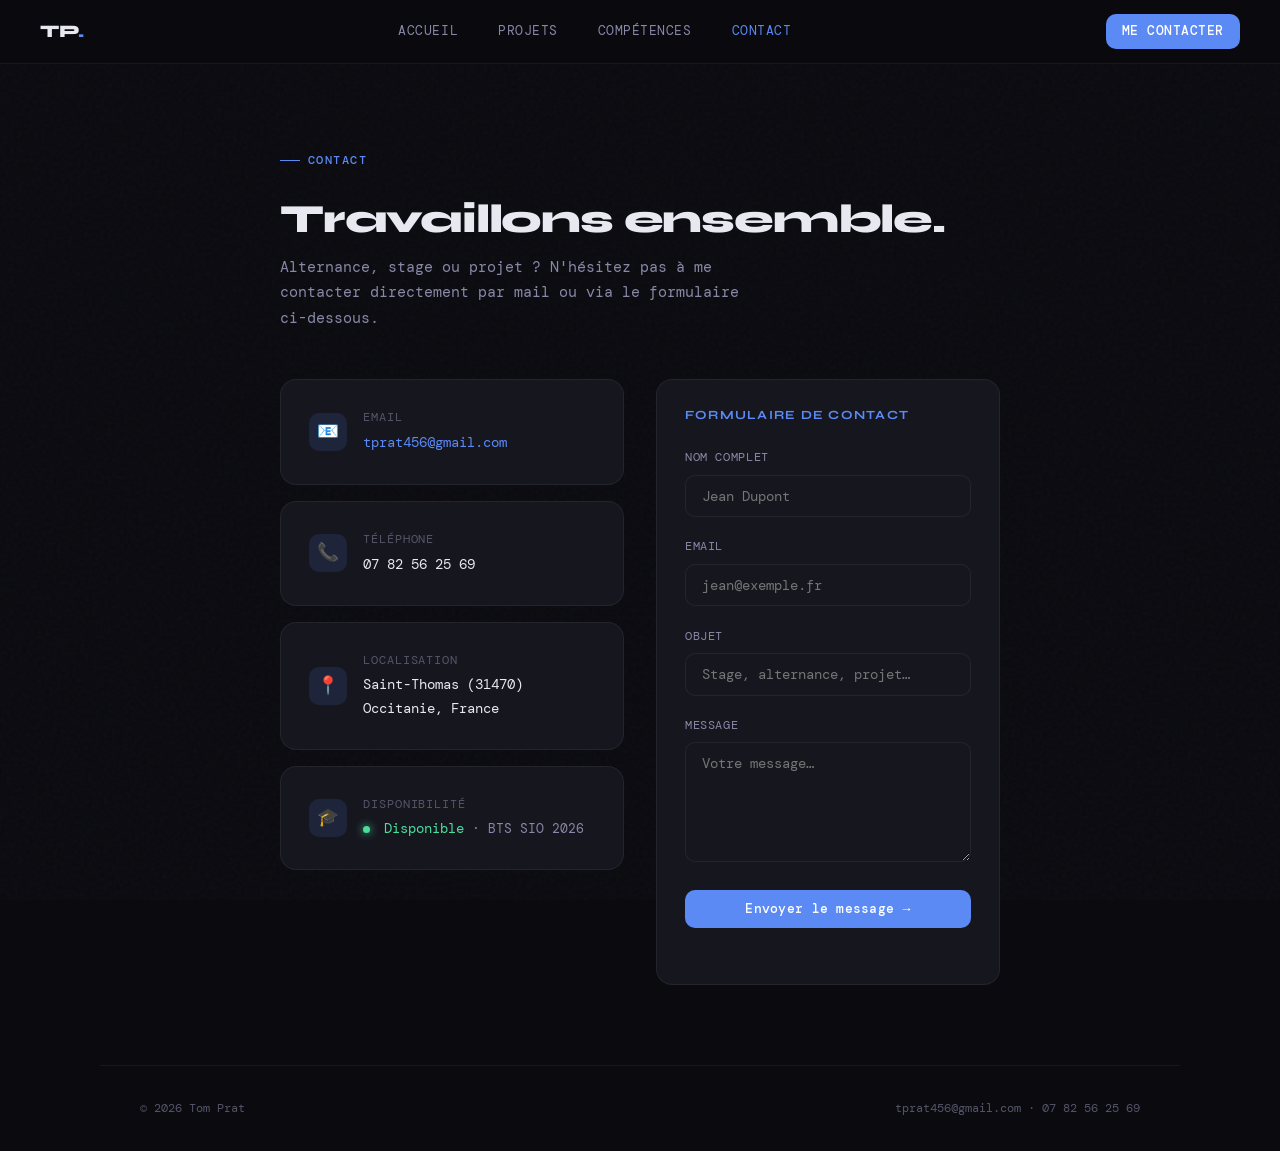
==== contact.html @ 923eb405 "Premier commit - portfolio Tom Prat" ====
<!DOCTYPE html>
<html lang="fr">
<head>
  <meta charset="UTF-8" />
  <meta name="viewport" content="width=device-width, initial-scale=1.0" />
  <title>Contact — Tom Prat</title>
  <link rel="stylesheet" href="style.css" />
</head>
<body>

<nav>
  <a class="nav-logo" href="index.html">TP<span>.</span></a>
  <a href="index.html">Accueil</a>
  <a href="projets.html">Projets</a>
  <a href="competences.html">Compétences</a>
  <a href="contact.html" class="active">Contact</a>
  <a href="contact.html" class="nav-cta">Me contacter</a>
</nav>

<main class="page-fade">
<section style="max-width: 800px;">
  <p class="section-label">Contact</p>
  <h1 style="font-size: 2.5rem; font-weight: 800; letter-spacing: -0.03em; margin-bottom: 0.75rem;">
    Travaillons ensemble.
  </h1>
  <p style="color: var(--text-secondary); max-width: 480px; margin-bottom: 3rem;">
    Alternance, stage ou projet ? N'hésitez pas à me contacter directement
    par mail ou via le formulaire ci-dessous.
  </p>

  <div class="grid-2" style="align-items: start; gap: 2rem;">

    <!-- Coordonnées -->
    <div style="display: flex; flex-direction: column; gap: 1rem;">
      <div class="card" style="display: flex; align-items: center; gap: 1rem;">
        <div style="width: 38px; height: 38px; border-radius: var(--radius); background: var(--accent-glow); display: flex; align-items: center; justify-content: center; font-size: 1.1rem; flex-shrink: 0;">📧</div>
        <div>
          <div style="font-size: 0.72rem; color: var(--text-muted); text-transform: uppercase; letter-spacing: 0.08em; margin-bottom: 0.15rem;">Email</div>
          <a href="mailto:tprat456@gmail.com" style="color: var(--accent); text-decoration: none; font-size: 0.88rem;">tprat456@gmail.com</a>
        </div>
      </div>

      <div class="card" style="display: flex; align-items: center; gap: 1rem;">
        <div style="width: 38px; height: 38px; border-radius: var(--radius); background: var(--accent-glow); display: flex; align-items: center; justify-content: center; font-size: 1.1rem; flex-shrink: 0;">📞</div>
        <div>
          <div style="font-size: 0.72rem; color: var(--text-muted); text-transform: uppercase; letter-spacing: 0.08em; margin-bottom: 0.15rem;">Téléphone</div>
          <a href="tel:0782562569" style="color: var(--text-primary); text-decoration: none; font-size: 0.88rem;">07 82 56 25 69</a>
        </div>
      </div>

      <div class="card" style="display: flex; align-items: center; gap: 1rem;">
        <div style="width: 38px; height: 38px; border-radius: var(--radius); background: var(--accent-glow); display: flex; align-items: center; justify-content: center; font-size: 1.1rem; flex-shrink: 0;">📍</div>
        <div>
          <div style="font-size: 0.72rem; color: var(--text-muted); text-transform: uppercase; letter-spacing: 0.08em; margin-bottom: 0.15rem;">Localisation</div>
          <div style="color: var(--text-primary); font-size: 0.88rem;">Saint-Thomas (31470)<br>Occitanie, France</div>
        </div>
      </div>

      <div class="card" style="display: flex; align-items: center; gap: 1rem;">
        <div style="width: 38px; height: 38px; border-radius: var(--radius); background: var(--accent-glow); display: flex; align-items: center; justify-content: center; font-size: 1.1rem; flex-shrink: 0;">🎓</div>
        <div>
          <div style="font-size: 0.72rem; color: var(--text-muted); text-transform: uppercase; letter-spacing: 0.08em; margin-bottom: 0.15rem;">Disponibilité</div>
          <div style="font-size: 0.88rem;">
            <span class="glow-dot" style="width: 7px; height: 7px; display: inline-block; margin-right: 6px;"></span>
            <span style="color: var(--accent-green);">Disponible</span>
            <span style="color: var(--text-secondary); font-size: 0.8rem;"> · BTS SIO 2026</span>
          </div>
        </div>
      </div>

    </div>

    <!-- Formulaire -->
    <div class="card">
      <h3 style="font-size: 0.78rem; text-transform: uppercase; letter-spacing: 0.1em; color: var(--accent); margin-bottom: 1.5rem;">Formulaire de contact</h3>
      <div class="form-group">
        <label for="name">Nom complet</label>
        <input type="text" id="name" placeholder="Jean Dupont" />
      </div>
      <div class="form-group">
        <label for="email">Email</label>
        <input type="email" id="email" placeholder="jean@exemple.fr" />
      </div>
      <div class="form-group">
        <label for="subject">Objet</label>
        <input type="text" id="subject" placeholder="Stage, alternance, projet…" />
      </div>
      <div class="form-group">
        <label for="message">Message</label>
        <textarea id="message" placeholder="Votre message…"></textarea>
      </div>
      <button class="btn btn-primary" onclick="handleSubmit()" style="width: 100%; justify-content: center;">
        Envoyer le message →
      </button>
      <p id="form-status" style="text-align: center; font-size: 0.82rem; margin-top: 0.75rem; min-height: 1.2em; color: var(--accent-green);"></p>
    </div>

  </div>

</section>
</main>

<footer>
  <span>© 2026 Tom Prat</span>
  <span style="font-family: var(--font-mono);">tprat456@gmail.com · 07 82 56 25 69</span>
</footer>

<script>
function handleSubmit() {
  const name = document.getElementById('name').value.trim();
  const email = document.getElementById('email').value.trim();
  const message = document.getElementById('message').value.trim();
  const status = document.getElementById('form-status');

  if (!name || !email || !message) {
    status.style.color = '#f09595';
    status.textContent = 'Merci de remplir tous les champs obligatoires.';
    return;
  }

  status.style.color = 'var(--accent-green)';
  status.textContent = '✓ Message envoyé ! Je vous répondrai rapidement.';

  // Reset
  setTimeout(() => {
    document.getElementById('name').value = '';
    document.getElementById('email').value = '';
    document.getElementById('subject').value = '';
    document.getElementById('message').value = '';
    setTimeout(() => { status.textContent = ''; }, 4000);
  }, 1500);
}
</script>

</body>
</html>
---- style.css ----
@import url('https://fonts.googleapis.com/css2?family=DM+Mono:ital,wght@0,300;0,400;0,500;1,300&family=Syne:wght@400;500;600;700;800&display=swap');

:root {
  --bg-primary: #0a0a0f;
  --bg-secondary: #111118;
  --bg-card: #16161f;
  --bg-card-hover: #1c1c28;
  --accent: #5b8af5;
  --accent-dim: #3a5bbf;
  --accent-glow: rgba(91, 138, 245, 0.12);
  --accent-green: #4ade9b;
  --accent-amber: #f5c842;
  --text-primary: #e8e8f0;
  --text-secondary: #8888a8;
  --text-muted: #55556a;
  --border: rgba(255,255,255,0.06);
  --border-hover: rgba(91,138,245,0.3);
  --font-display: 'Syne', sans-serif;
  --font-mono: 'DM Mono', monospace;
  --radius: 10px;
  --radius-lg: 16px;
  --transition: 0.2s ease;
  --nav-h: 64px;
}

*, *::before, *::after { box-sizing: border-box; margin: 0; padding: 0; }

html { scroll-behavior: smooth; }

body {
  background: var(--bg-primary);
  color: var(--text-primary);
  font-family: var(--font-mono);
  font-size: 15px;
  line-height: 1.7;
  min-height: 100vh;
  -webkit-font-smoothing: antialiased;
}

/* ── Scrollbar ── */
::-webkit-scrollbar { width: 6px; }
::-webkit-scrollbar-track { background: var(--bg-primary); }
::-webkit-scrollbar-thumb { background: var(--accent-dim); border-radius: 3px; }

/* ── Nav ── */
nav {
  position: fixed; top: 0; left: 0; right: 0; z-index: 100;
  height: var(--nav-h);
  display: flex; align-items: center;
  background: rgba(10,10,15,0.85);
  backdrop-filter: blur(16px);
  border-bottom: 1px solid var(--border);
  padding: 0 2.5rem;
  gap: 2.5rem;
}

.nav-logo {
  font-family: var(--font-display);
  font-weight: 800;
  font-size: 1.1rem;
  color: var(--text-primary);
  text-decoration: none;
  letter-spacing: -0.02em;
  margin-right: auto;
}

.nav-logo span { color: var(--accent); }

nav a {
  color: var(--text-secondary);
  text-decoration: none;
  font-size: 0.82rem;
  font-weight: 400;
  letter-spacing: 0.04em;
  transition: color var(--transition);
  text-transform: uppercase;
}

nav a:hover, nav a.active { color: var(--text-primary); }
nav a.active { color: var(--accent); }

.nav-cta {
  margin-left: auto;
  background: var(--accent) !important;
  color: #fff !important;
  padding: 0.4rem 1rem;
  border-radius: var(--radius);
  font-weight: 500;
  transition: opacity var(--transition) !important;
}

.nav-cta:hover { opacity: 0.85; }

/* ── Layout ── */
main { padding-top: var(--nav-h); }

section { padding: 5rem 2.5rem; max-width: 1080px; margin: 0 auto; }

/* ── Typography ── */
h1, h2, h3, h4 { font-family: var(--font-display); line-height: 1.2; }

.section-label {
  display: inline-flex; align-items: center; gap: 0.5rem;
  font-size: 0.75rem;
  font-weight: 500;
  letter-spacing: 0.12em;
  text-transform: uppercase;
  color: var(--accent);
  margin-bottom: 1.5rem;
}

.section-label::before {
  content: '';
  display: block; width: 20px; height: 1px;
  background: var(--accent);
}

/* ── Hero ── */
.hero {
  min-height: calc(100vh - var(--nav-h));
  display: flex; flex-direction: column; justify-content: center;
  padding: 5rem 2.5rem;
  max-width: 1080px; margin: 0 auto;
  position: relative;
}

.hero-greeting {
  font-family: var(--font-mono);
  font-size: 0.85rem;
  color: var(--accent);
  letter-spacing: 0.08em;
  margin-bottom: 1rem;
}

.hero h1 {
  font-family: var(--font-display);
  font-size: clamp(3rem, 8vw, 5.5rem);
  font-weight: 800;
  letter-spacing: -0.03em;
  line-height: 1.05;
  margin-bottom: 1.5rem;
}

.hero h1 .dim { color: var(--text-secondary); }

.hero-sub {
  font-size: 1rem;
  color: var(--text-secondary);
  max-width: 520px;
  margin-bottom: 2.5rem;
  line-height: 1.8;
}

.hero-btns { display: flex; gap: 1rem; flex-wrap: wrap; }

.btn {
  display: inline-flex; align-items: center; gap: 0.4rem;
  padding: 0.65rem 1.4rem;
  border-radius: var(--radius);
  font-family: var(--font-mono);
  font-size: 0.82rem;
  font-weight: 500;
  letter-spacing: 0.02em;
  text-decoration: none;
  transition: all var(--transition);
  cursor: pointer;
  border: none;
}

.btn-primary {
  background: var(--accent);
  color: #fff;
}
.btn-primary:hover { background: var(--accent-dim); }

.btn-outline {
  background: transparent;
  color: var(--text-secondary);
  border: 1px solid var(--border);
}
.btn-outline:hover { border-color: var(--border-hover); color: var(--text-primary); }

/* ── Tag / badge ── */
.tag {
  display: inline-block;
  padding: 0.2rem 0.6rem;
  border-radius: 4px;
  font-size: 0.72rem;
  font-weight: 500;
  font-family: var(--font-mono);
  letter-spacing: 0.03em;
}

.tag-blue { background: rgba(91,138,245,0.15); color: var(--accent); }
.tag-green { background: rgba(74,222,155,0.12); color: var(--accent-green); }
.tag-amber { background: rgba(245,200,66,0.12); color: var(--accent-amber); }
.tag-gray { background: rgba(255,255,255,0.07); color: var(--text-secondary); }

/* ── Cards ── */
.card {
  background: var(--bg-card);
  border: 1px solid var(--border);
  border-radius: var(--radius-lg);
  padding: 1.75rem;
  transition: border-color var(--transition), background var(--transition), transform var(--transition);
}

.card:hover {
  border-color: var(--border-hover);
  background: var(--bg-card-hover);
  transform: translateY(-2px);
}

/* ── Grid ── */
.grid-2 { display: grid; grid-template-columns: repeat(auto-fit, minmax(280px, 1fr)); gap: 1.25rem; }
.grid-3 { display: grid; grid-template-columns: repeat(auto-fit, minmax(220px, 1fr)); gap: 1rem; }

/* ── Divider ── */
.divider {
  width: 100%; height: 1px;
  background: var(--border);
  margin: 4rem 0;
}

/* ── Skill bar ── */
.skill-item { margin-bottom: 1rem; }
.skill-label { display: flex; justify-content: space-between; font-size: 0.82rem; margin-bottom: 0.35rem; color: var(--text-secondary); }
.skill-label span:first-child { color: var(--text-primary); }
.skill-bar { height: 3px; background: var(--border); border-radius: 2px; overflow: hidden; }
.skill-fill { height: 100%; border-radius: 2px; background: var(--accent); transition: width 1s cubic-bezier(0.4,0,0.2,1); }
.skill-fill.green { background: var(--accent-green); }
.skill-fill.amber { background: var(--accent-amber); }

/* ── Timeline ── */
.timeline { position: relative; padding-left: 2rem; }
.timeline::before {
  content: '';
  position: absolute; left: 0; top: 0; bottom: 0;
  width: 1px; background: var(--border);
}
.tl-item { position: relative; padding-bottom: 2.5rem; }
.tl-item::before {
  content: '';
  position: absolute; left: -2rem; top: 6px;
  width: 7px; height: 7px; border-radius: 50%;
  background: var(--accent);
  box-shadow: 0 0 0 4px rgba(91,138,245,0.15);
  transform: translateX(-3px);
}
.tl-date { font-size: 0.75rem; color: var(--accent); letter-spacing: 0.06em; margin-bottom: 0.3rem; }
.tl-title { font-family: var(--font-display); font-weight: 600; font-size: 1rem; margin-bottom: 0.2rem; }
.tl-place { font-size: 0.82rem; color: var(--text-secondary); margin-bottom: 0.6rem; }
.tl-desc { font-size: 0.85rem; color: var(--text-secondary); line-height: 1.75; }

/* ── Stat box ── */
.stat-box { text-align: center; }
.stat-box .num { font-family: var(--font-display); font-size: 2.2rem; font-weight: 800; color: var(--accent); line-height: 1; }
.stat-box .lbl { font-size: 0.78rem; color: var(--text-muted); margin-top: 0.3rem; letter-spacing: 0.04em; }

/* ── Project card ── */
.project-card { display: flex; flex-direction: column; gap: 1rem; }
.project-card .p-header { display: flex; align-items: flex-start; justify-content: space-between; gap: 1rem; }
.project-card .p-num { font-size: 0.7rem; color: var(--text-muted); font-family: var(--font-mono); }
.project-card h3 { font-family: var(--font-display); font-size: 1.1rem; font-weight: 700; margin-bottom: 0.4rem; }
.project-card .p-desc { font-size: 0.84rem; color: var(--text-secondary); line-height: 1.75; }
.project-card .p-tags { display: flex; flex-wrap: wrap; gap: 0.4rem; margin-top: auto; }
.project-card .p-link { font-size: 0.8rem; color: var(--accent); text-decoration: none; transition: opacity var(--transition); }
.project-card .p-link:hover { opacity: 0.7; }

/* ── Contact form ── */
.form-group { margin-bottom: 1.2rem; }
.form-group label { display: block; font-size: 0.78rem; color: var(--text-secondary); margin-bottom: 0.4rem; letter-spacing: 0.05em; text-transform: uppercase; }
.form-group input, .form-group textarea {
  width: 100%;
  background: var(--bg-card);
  border: 1px solid var(--border);
  border-radius: var(--radius);
  padding: 0.7rem 1rem;
  color: var(--text-primary);
  font-family: var(--font-mono);
  font-size: 0.9rem;
  transition: border-color var(--transition);
  outline: none;
  resize: vertical;
}
.form-group input:focus, .form-group textarea:focus { border-color: var(--border-hover); }
.form-group textarea { min-height: 120px; }

/* ── Footer ── */
footer {
  border-top: 1px solid var(--border);
  padding: 2rem 2.5rem;
  display: flex; justify-content: space-between; align-items: center;
  font-size: 0.78rem; color: var(--text-muted);
  max-width: 1080px; margin: 0 auto;
}

/* ── Noise overlay ── */
body::before {
  content: '';
  position: fixed; inset: 0; z-index: -1;
  background-image: url("data:image/svg+xml,%3Csvg viewBox='0 0 256 256' xmlns='http://www.w3.org/2000/svg'%3E%3Cfilter id='noise'%3E%3CfeTurbulence type='fractalNoise' baseFrequency='0.9' numOctaves='4' stitchTiles='stitch'/%3E%3C/filter%3E%3Crect width='100%25' height='100%25' filter='url(%23noise)' opacity='0.03'/%3E%3C/svg%3E");
  pointer-events: none;
}

/* ── Glow accent ── */
.glow-dot {
  display: inline-block; width: 6px; height: 6px; border-radius: 50%;
  background: var(--accent-green);
  box-shadow: 0 0 8px var(--accent-green);
  animation: pulse 2s ease-in-out infinite;
}
@keyframes pulse { 0%,100% { opacity: 1; } 50% { opacity: 0.4; } }

/* ── Page transitions ── */
.page-fade { animation: fadeIn 0.4s ease both; }
@keyframes fadeIn { from { opacity: 0; transform: translateY(8px); } to { opacity: 1; transform: translateY(0); } }

/* ── Utility ── */
.flex { display: flex; }
.items-center { align-items: center; }
.gap-2 { gap: 0.5rem; }
.gap-3 { gap: 0.75rem; }
.mt-1 { margin-top: 0.5rem; }
.mt-2 { margin-top: 1rem; }
.mt-3 { margin-top: 1.5rem; }
.mb-2 { margin-bottom: 1rem; }

/* ── Responsive ── */
@media (max-width: 700px) {
  nav { padding: 0 1.25rem; gap: 1.2rem; }
  section, .hero { padding: 3.5rem 1.25rem; }
  footer { flex-direction: column; gap: 0.75rem; text-align: center; }
  nav a:not(.nav-logo):not(.nav-cta) { display: none; }
}
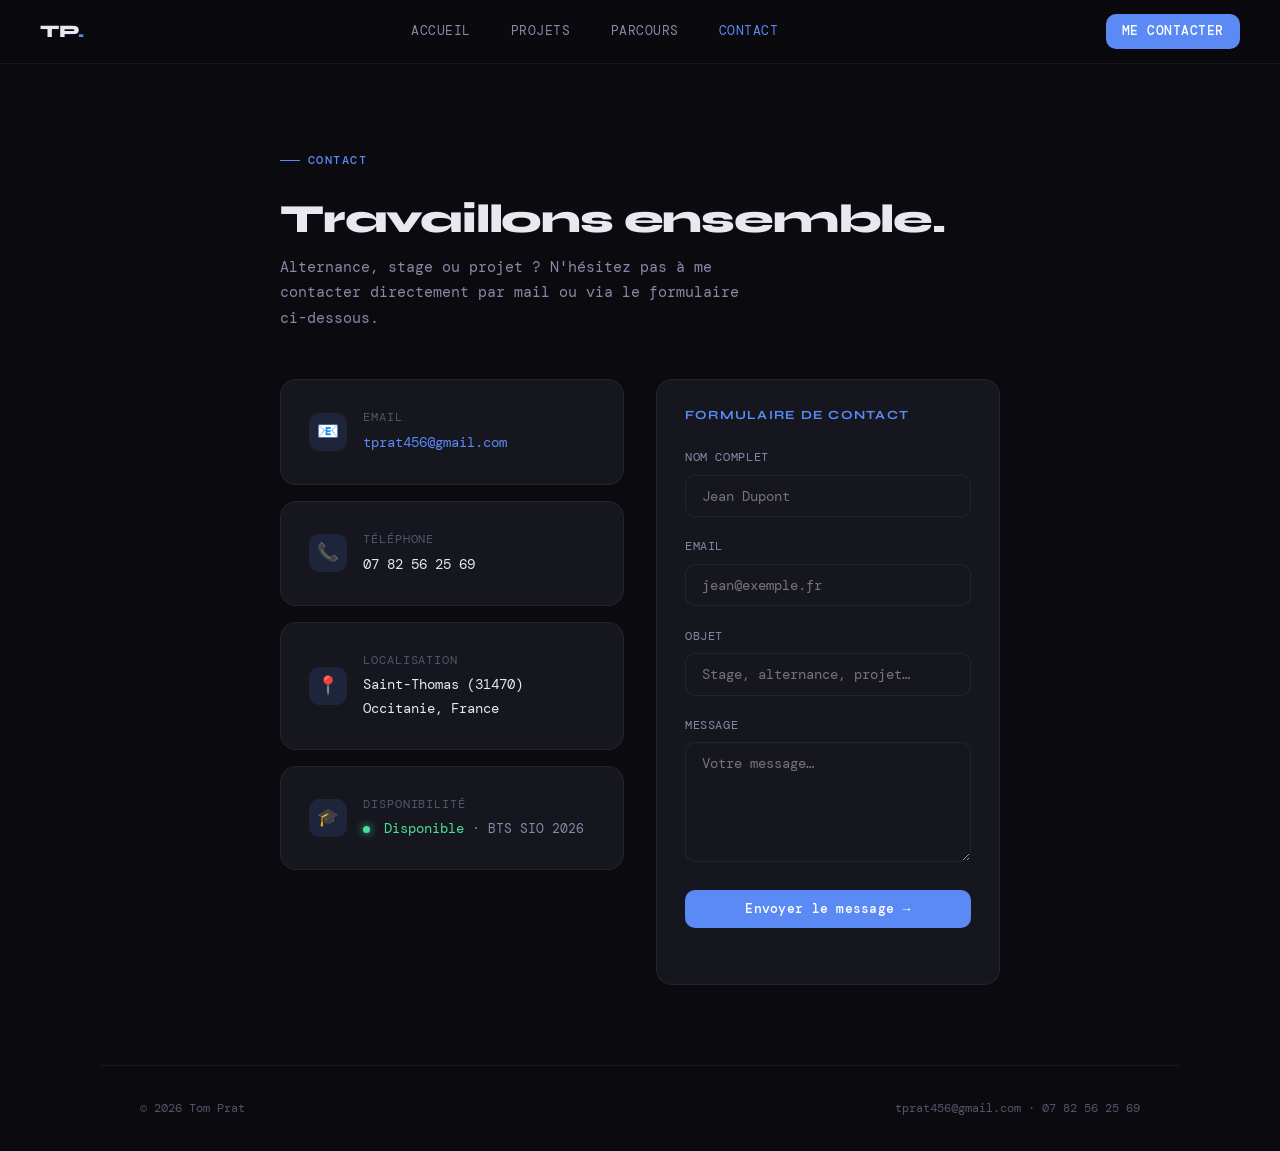
==== commit f3b99a04: "Refonte page Compétences en Parcours" ====
--- a/contact.html
+++ b/contact.html
@@ -12,7 +12,7 @@
   <a class="nav-logo" href="index.html">TP<span>.</span></a>
   <a href="index.html">Accueil</a>
   <a href="projets.html">Projets</a>
-  <a href="competences.html">Compétences</a>
+  <a href="parcours.html">Parcours</a>
   <a href="contact.html" class="active">Contact</a>
   <a href="contact.html" class="nav-cta">Me contacter</a>
 </nav>
@@ -30,7 +30,6 @@
 
   <div class="grid-2" style="align-items: start; gap: 2rem;">
 
-    <!-- Coordonnées -->
     <div style="display: flex; flex-direction: column; gap: 1rem;">
       <div class="card" style="display: flex; align-items: center; gap: 1rem;">
         <div style="width: 38px; height: 38px; border-radius: var(--radius); background: var(--accent-glow); display: flex; align-items: center; justify-content: center; font-size: 1.1rem; flex-shrink: 0;">📧</div>
@@ -39,7 +38,6 @@
           <a href="mailto:tprat456@gmail.com" style="color: var(--accent); text-decoration: none; font-size: 0.88rem;">tprat456@gmail.com</a>
         </div>
       </div>
-
       <div class="card" style="display: flex; align-items: center; gap: 1rem;">
         <div style="width: 38px; height: 38px; border-radius: var(--radius); background: var(--accent-glow); display: flex; align-items: center; justify-content: center; font-size: 1.1rem; flex-shrink: 0;">📞</div>
         <div>
@@ -47,7 +45,6 @@
           <a href="tel:0782562569" style="color: var(--text-primary); text-decoration: none; font-size: 0.88rem;">07 82 56 25 69</a>
         </div>
       </div>
-
       <div class="card" style="display: flex; align-items: center; gap: 1rem;">
         <div style="width: 38px; height: 38px; border-radius: var(--radius); background: var(--accent-glow); display: flex; align-items: center; justify-content: center; font-size: 1.1rem; flex-shrink: 0;">📍</div>
         <div>
@@ -55,7 +52,6 @@
           <div style="color: var(--text-primary); font-size: 0.88rem;">Saint-Thomas (31470)<br>Occitanie, France</div>
         </div>
       </div>
-
       <div class="card" style="display: flex; align-items: center; gap: 1rem;">
         <div style="width: 38px; height: 38px; border-radius: var(--radius); background: var(--accent-glow); display: flex; align-items: center; justify-content: center; font-size: 1.1rem; flex-shrink: 0;">🎓</div>
         <div>
@@ -67,10 +63,8 @@
           </div>
         </div>
       </div>
-
     </div>
 
-    <!-- Formulaire -->
     <div class="card">
       <h3 style="font-size: 0.78rem; text-transform: uppercase; letter-spacing: 0.1em; color: var(--accent); margin-bottom: 1.5rem;">Formulaire de contact</h3>
       <div class="form-group">
@@ -96,7 +90,6 @@
     </div>
 
   </div>
-
 </section>
 </main>
 
@@ -111,17 +104,13 @@
   const email = document.getElementById('email').value.trim();
   const message = document.getElementById('message').value.trim();
   const status = document.getElementById('form-status');
-
   if (!name || !email || !message) {
     status.style.color = '#f09595';
     status.textContent = 'Merci de remplir tous les champs obligatoires.';
     return;
   }
-
   status.style.color = 'var(--accent-green)';
   status.textContent = '✓ Message envoyé ! Je vous répondrai rapidement.';
-
-  // Reset
   setTimeout(() => {
     document.getElementById('name').value = '';
     document.getElementById('email').value = '';
--- a/style.css
+++ b/style.css
@@ -24,9 +24,7 @@
 }
 
 *, *::before, *::after { box-sizing: border-box; margin: 0; padding: 0; }
-
 html { scroll-behavior: smooth; }
-
 body {
   background: var(--bg-primary);
   color: var(--text-primary);
@@ -37,12 +35,10 @@
   -webkit-font-smoothing: antialiased;
 }
 
-/* ── Scrollbar ── */
 ::-webkit-scrollbar { width: 6px; }
 ::-webkit-scrollbar-track { background: var(--bg-primary); }
 ::-webkit-scrollbar-thumb { background: var(--accent-dim); border-radius: 3px; }
 
-/* ── Nav ── */
 nav {
   position: fixed; top: 0; left: 0; right: 0; z-index: 100;
   height: var(--nav-h);
@@ -63,7 +59,6 @@
   letter-spacing: -0.02em;
   margin-right: auto;
 }
-
 .nav-logo span { color: var(--accent); }
 
 nav a {
@@ -75,7 +70,6 @@
   transition: color var(--transition);
   text-transform: uppercase;
 }
-
 nav a:hover, nav a.active { color: var(--text-primary); }
 nav a.active { color: var(--accent); }
 
@@ -88,15 +82,11 @@
   font-weight: 500;
   transition: opacity var(--transition) !important;
 }
-
 .nav-cta:hover { opacity: 0.85; }
 
-/* ── Layout ── */
 main { padding-top: var(--nav-h); }
-
 section { padding: 5rem 2.5rem; max-width: 1080px; margin: 0 auto; }
 
-/* ── Typography ── */
 h1, h2, h3, h4 { font-family: var(--font-display); line-height: 1.2; }
 
 .section-label {
@@ -108,20 +98,17 @@
   color: var(--accent);
   margin-bottom: 1.5rem;
 }
-
 .section-label::before {
   content: '';
   display: block; width: 20px; height: 1px;
   background: var(--accent);
 }
 
-/* ── Hero ── */
 .hero {
   min-height: calc(100vh - var(--nav-h));
   display: flex; flex-direction: column; justify-content: center;
   padding: 5rem 2.5rem;
   max-width: 1080px; margin: 0 auto;
-  position: relative;
 }
 
 .hero-greeting {
@@ -140,7 +127,6 @@
   line-height: 1.05;
   margin-bottom: 1.5rem;
 }
-
 .hero h1 .dim { color: var(--text-secondary); }
 
 .hero-sub {
@@ -166,13 +152,8 @@
   cursor: pointer;
   border: none;
 }
-
-.btn-primary {
-  background: var(--accent);
-  color: #fff;
-}
+.btn-primary { background: var(--accent); color: #fff; }
 .btn-primary:hover { background: var(--accent-dim); }
-
 .btn-outline {
   background: transparent;
   color: var(--text-secondary);
@@ -180,7 +161,6 @@
 }
 .btn-outline:hover { border-color: var(--border-hover); color: var(--text-primary); }
 
-/* ── Tag / badge ── */
 .tag {
   display: inline-block;
   padding: 0.2rem 0.6rem;
@@ -190,13 +170,11 @@
   font-family: var(--font-mono);
   letter-spacing: 0.03em;
 }
-
 .tag-blue { background: rgba(91,138,245,0.15); color: var(--accent); }
 .tag-green { background: rgba(74,222,155,0.12); color: var(--accent-green); }
 .tag-amber { background: rgba(245,200,66,0.12); color: var(--accent-amber); }
 .tag-gray { background: rgba(255,255,255,0.07); color: var(--text-secondary); }
 
-/* ── Cards ── */
 .card {
   background: var(--bg-card);
   border: 1px solid var(--border);
@@ -204,34 +182,17 @@
   padding: 1.75rem;
   transition: border-color var(--transition), background var(--transition), transform var(--transition);
 }
-
 .card:hover {
   border-color: var(--border-hover);
   background: var(--bg-card-hover);
   transform: translateY(-2px);
 }
 
-/* ── Grid ── */
 .grid-2 { display: grid; grid-template-columns: repeat(auto-fit, minmax(280px, 1fr)); gap: 1.25rem; }
-.grid-3 { display: grid; grid-template-columns: repeat(auto-fit, minmax(220px, 1fr)); gap: 1rem; }
-
-/* ── Divider ── */
-.divider {
-  width: 100%; height: 1px;
-  background: var(--border);
-  margin: 4rem 0;
-}
-
-/* ── Skill bar ── */
-.skill-item { margin-bottom: 1rem; }
-.skill-label { display: flex; justify-content: space-between; font-size: 0.82rem; margin-bottom: 0.35rem; color: var(--text-secondary); }
-.skill-label span:first-child { color: var(--text-primary); }
-.skill-bar { height: 3px; background: var(--border); border-radius: 2px; overflow: hidden; }
-.skill-fill { height: 100%; border-radius: 2px; background: var(--accent); transition: width 1s cubic-bezier(0.4,0,0.2,1); }
-.skill-fill.green { background: var(--accent-green); }
-.skill-fill.amber { background: var(--accent-amber); }
-
-/* ── Timeline ── */
+
+.divider { width: 100%; height: 1px; background: var(--border); margin: 4rem 0; }
+
+/* Timeline */
 .timeline { position: relative; padding-left: 2rem; }
 .timeline::before {
   content: '';
@@ -239,6 +200,7 @@
   width: 1px; background: var(--border);
 }
 .tl-item { position: relative; padding-bottom: 2.5rem; }
+.tl-item:last-child { padding-bottom: 0; }
 .tl-item::before {
   content: '';
   position: absolute; left: -2rem; top: 6px;
@@ -252,12 +214,10 @@
 .tl-place { font-size: 0.82rem; color: var(--text-secondary); margin-bottom: 0.6rem; }
 .tl-desc { font-size: 0.85rem; color: var(--text-secondary); line-height: 1.75; }
 
-/* ── Stat box ── */
 .stat-box { text-align: center; }
 .stat-box .num { font-family: var(--font-display); font-size: 2.2rem; font-weight: 800; color: var(--accent); line-height: 1; }
 .stat-box .lbl { font-size: 0.78rem; color: var(--text-muted); margin-top: 0.3rem; letter-spacing: 0.04em; }
 
-/* ── Project card ── */
 .project-card { display: flex; flex-direction: column; gap: 1rem; }
 .project-card .p-header { display: flex; align-items: flex-start; justify-content: space-between; gap: 1rem; }
 .project-card .p-num { font-size: 0.7rem; color: var(--text-muted); font-family: var(--font-mono); }
@@ -267,7 +227,6 @@
 .project-card .p-link { font-size: 0.8rem; color: var(--accent); text-decoration: none; transition: opacity var(--transition); }
 .project-card .p-link:hover { opacity: 0.7; }
 
-/* ── Contact form ── */
 .form-group { margin-bottom: 1.2rem; }
 .form-group label { display: block; font-size: 0.78rem; color: var(--text-secondary); margin-bottom: 0.4rem; letter-spacing: 0.05em; text-transform: uppercase; }
 .form-group input, .form-group textarea {
@@ -286,7 +245,6 @@
 .form-group input:focus, .form-group textarea:focus { border-color: var(--border-hover); }
 .form-group textarea { min-height: 120px; }
 
-/* ── Footer ── */
 footer {
   border-top: 1px solid var(--border);
   padding: 2rem 2.5rem;
@@ -295,15 +253,6 @@
   max-width: 1080px; margin: 0 auto;
 }
 
-/* ── Noise overlay ── */
-body::before {
-  content: '';
-  position: fixed; inset: 0; z-index: -1;
-  background-image: url("data:image/svg+xml,%3Csvg viewBox='0 0 256 256' xmlns='http://www.w3.org/2000/svg'%3E%3Cfilter id='noise'%3E%3CfeTurbulence type='fractalNoise' baseFrequency='0.9' numOctaves='4' stitchTiles='stitch'/%3E%3C/filter%3E%3Crect width='100%25' height='100%25' filter='url(%23noise)' opacity='0.03'/%3E%3C/svg%3E");
-  pointer-events: none;
-}
-
-/* ── Glow accent ── */
 .glow-dot {
   display: inline-block; width: 6px; height: 6px; border-radius: 50%;
   background: var(--accent-green);
@@ -312,21 +261,11 @@
 }
 @keyframes pulse { 0%,100% { opacity: 1; } 50% { opacity: 0.4; } }
 
-/* ── Page transitions ── */
 .page-fade { animation: fadeIn 0.4s ease both; }
 @keyframes fadeIn { from { opacity: 0; transform: translateY(8px); } to { opacity: 1; transform: translateY(0); } }
 
-/* ── Utility ── */
-.flex { display: flex; }
-.items-center { align-items: center; }
-.gap-2 { gap: 0.5rem; }
-.gap-3 { gap: 0.75rem; }
-.mt-1 { margin-top: 0.5rem; }
-.mt-2 { margin-top: 1rem; }
 .mt-3 { margin-top: 1.5rem; }
-.mb-2 { margin-bottom: 1rem; }
-
-/* ── Responsive ── */
+
 @media (max-width: 700px) {
   nav { padding: 0 1.25rem; gap: 1.2rem; }
   section, .hero { padding: 3.5rem 1.25rem; }
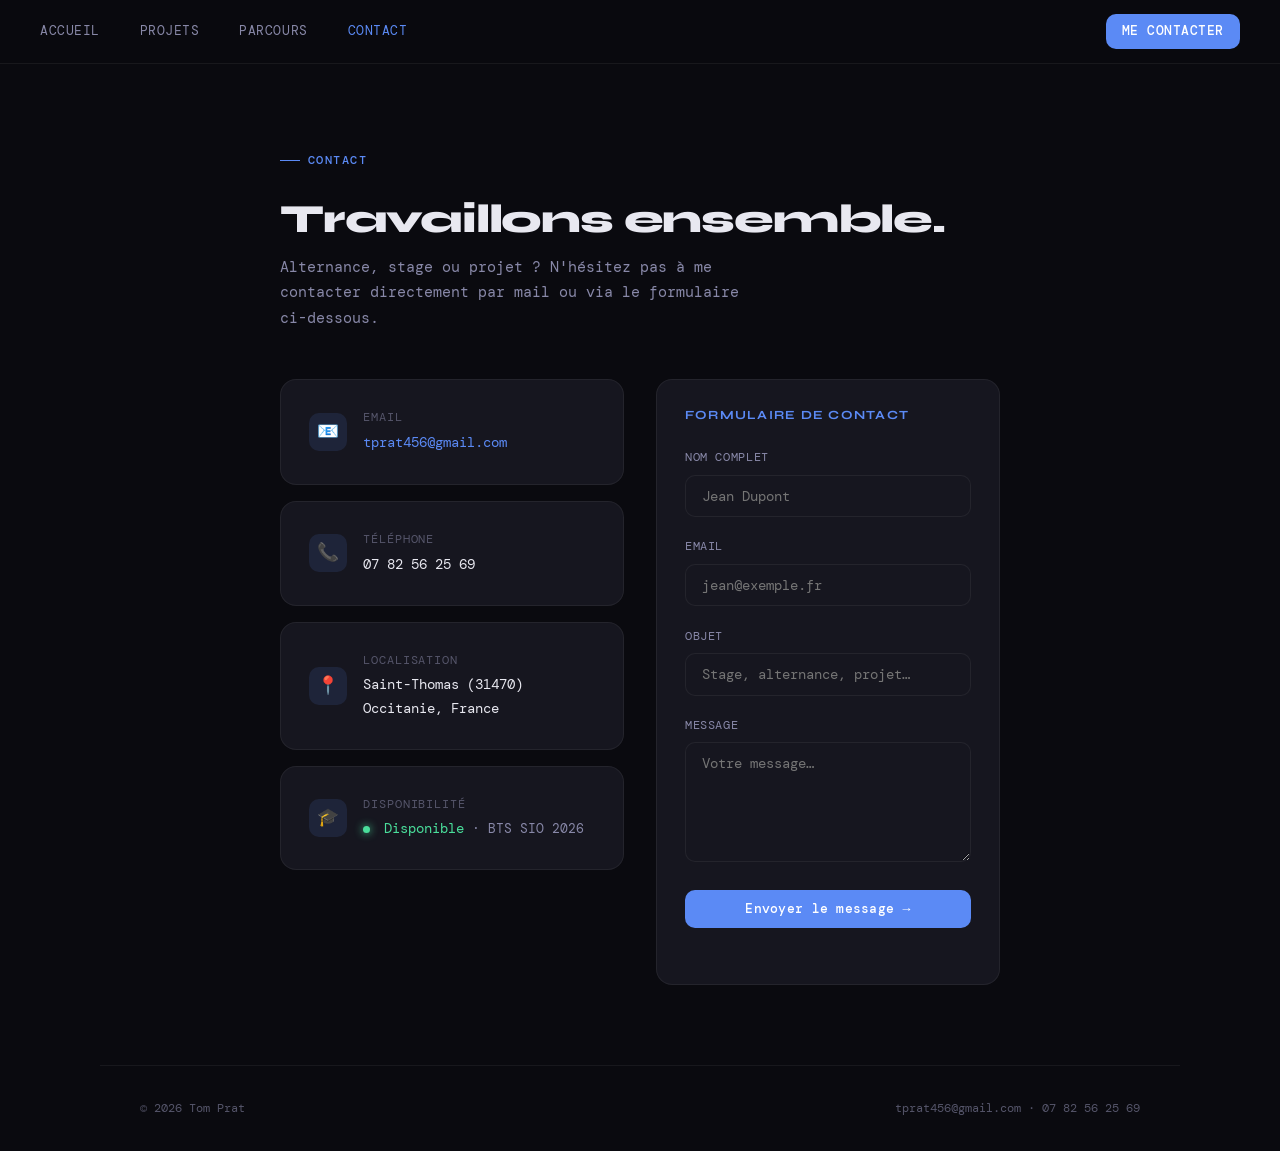
==== commit 087f510f: "Suppression" ====
--- a/contact.html
+++ b/contact.html
@@ -9,7 +9,7 @@
 <body>
 
 <nav>
-  <a class="nav-logo" href="index.html">TP<span>.</span></a>
+  
   <a href="index.html">Accueil</a>
   <a href="projets.html">Projets</a>
   <a href="parcours.html">Parcours</a>
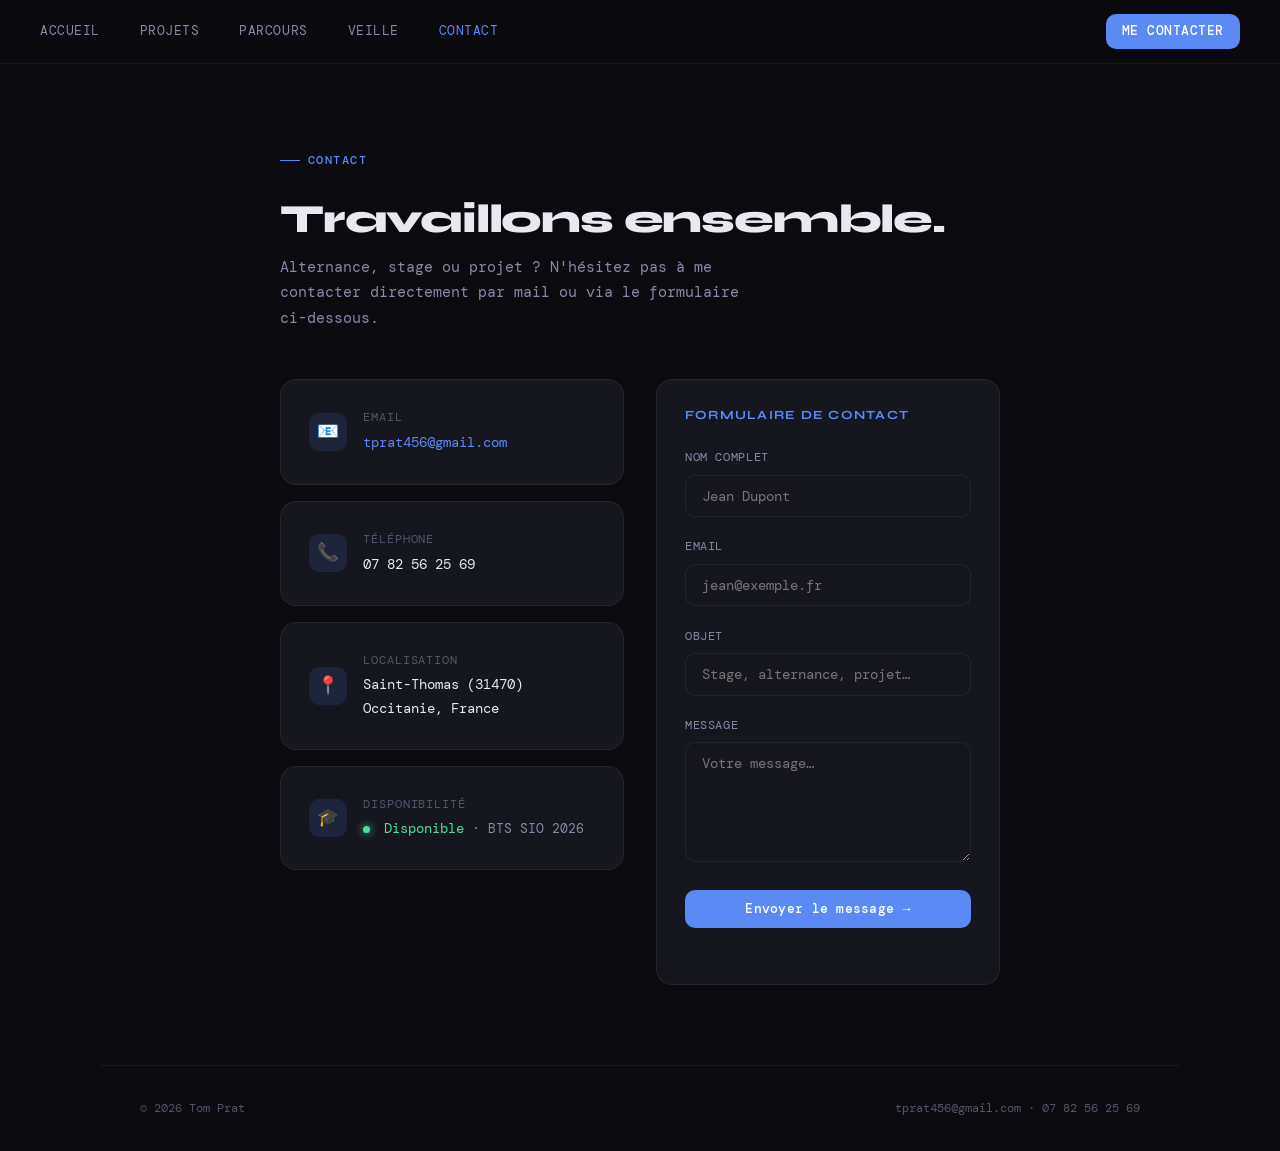
==== commit 306bb36e: "veille" ====
--- a/contact.html
+++ b/contact.html
@@ -13,6 +13,7 @@
   <a href="index.html">Accueil</a>
   <a href="projets.html">Projets</a>
   <a href="parcours.html">Parcours</a>
+  <a href="veille.html">Veille</a>
   <a href="contact.html" class="active">Contact</a>
   <a href="contact.html" class="nav-cta">Me contacter</a>
 </nav>
--- a/style.css
+++ b/style.css
@@ -271,4 +271,6 @@
   section, .hero { padding: 3.5rem 1.25rem; }
   footer { flex-direction: column; gap: 0.75rem; text-align: center; }
   nav a:not(.nav-logo):not(.nav-cta) { display: none; }
-}
+  .hero { flex-direction: column !important; gap: 2rem !important; }
+  .hero img { width: 180px !important; height: 180px !important; }
+}
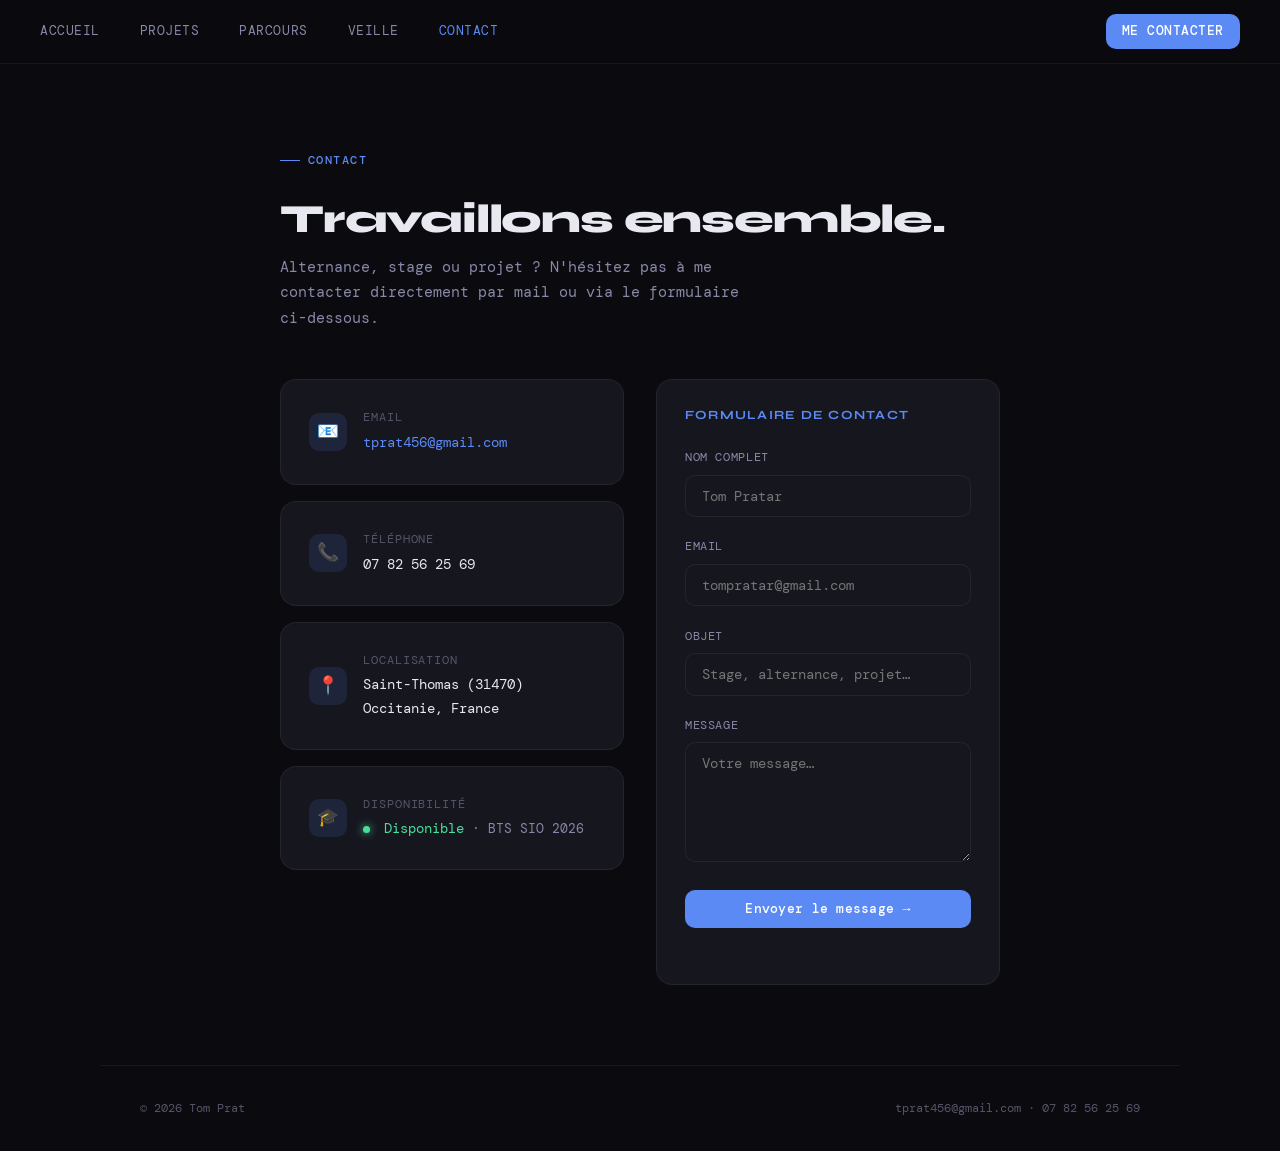
==== commit d08f03e1: "Projets" ====
--- a/contact.html
+++ b/contact.html
@@ -70,11 +70,11 @@
       <h3 style="font-size: 0.78rem; text-transform: uppercase; letter-spacing: 0.1em; color: var(--accent); margin-bottom: 1.5rem;">Formulaire de contact</h3>
       <div class="form-group">
         <label for="name">Nom complet</label>
-        <input type="text" id="name" placeholder="Jean Dupont" />
+        <input type="text" id="name" placeholder="Tom Pratar" />
       </div>
       <div class="form-group">
         <label for="email">Email</label>
-        <input type="email" id="email" placeholder="jean@exemple.fr" />
+        <input type="email" id="email" placeholder="tompratar@gmail.com" />
       </div>
       <div class="form-group">
         <label for="subject">Objet</label>
